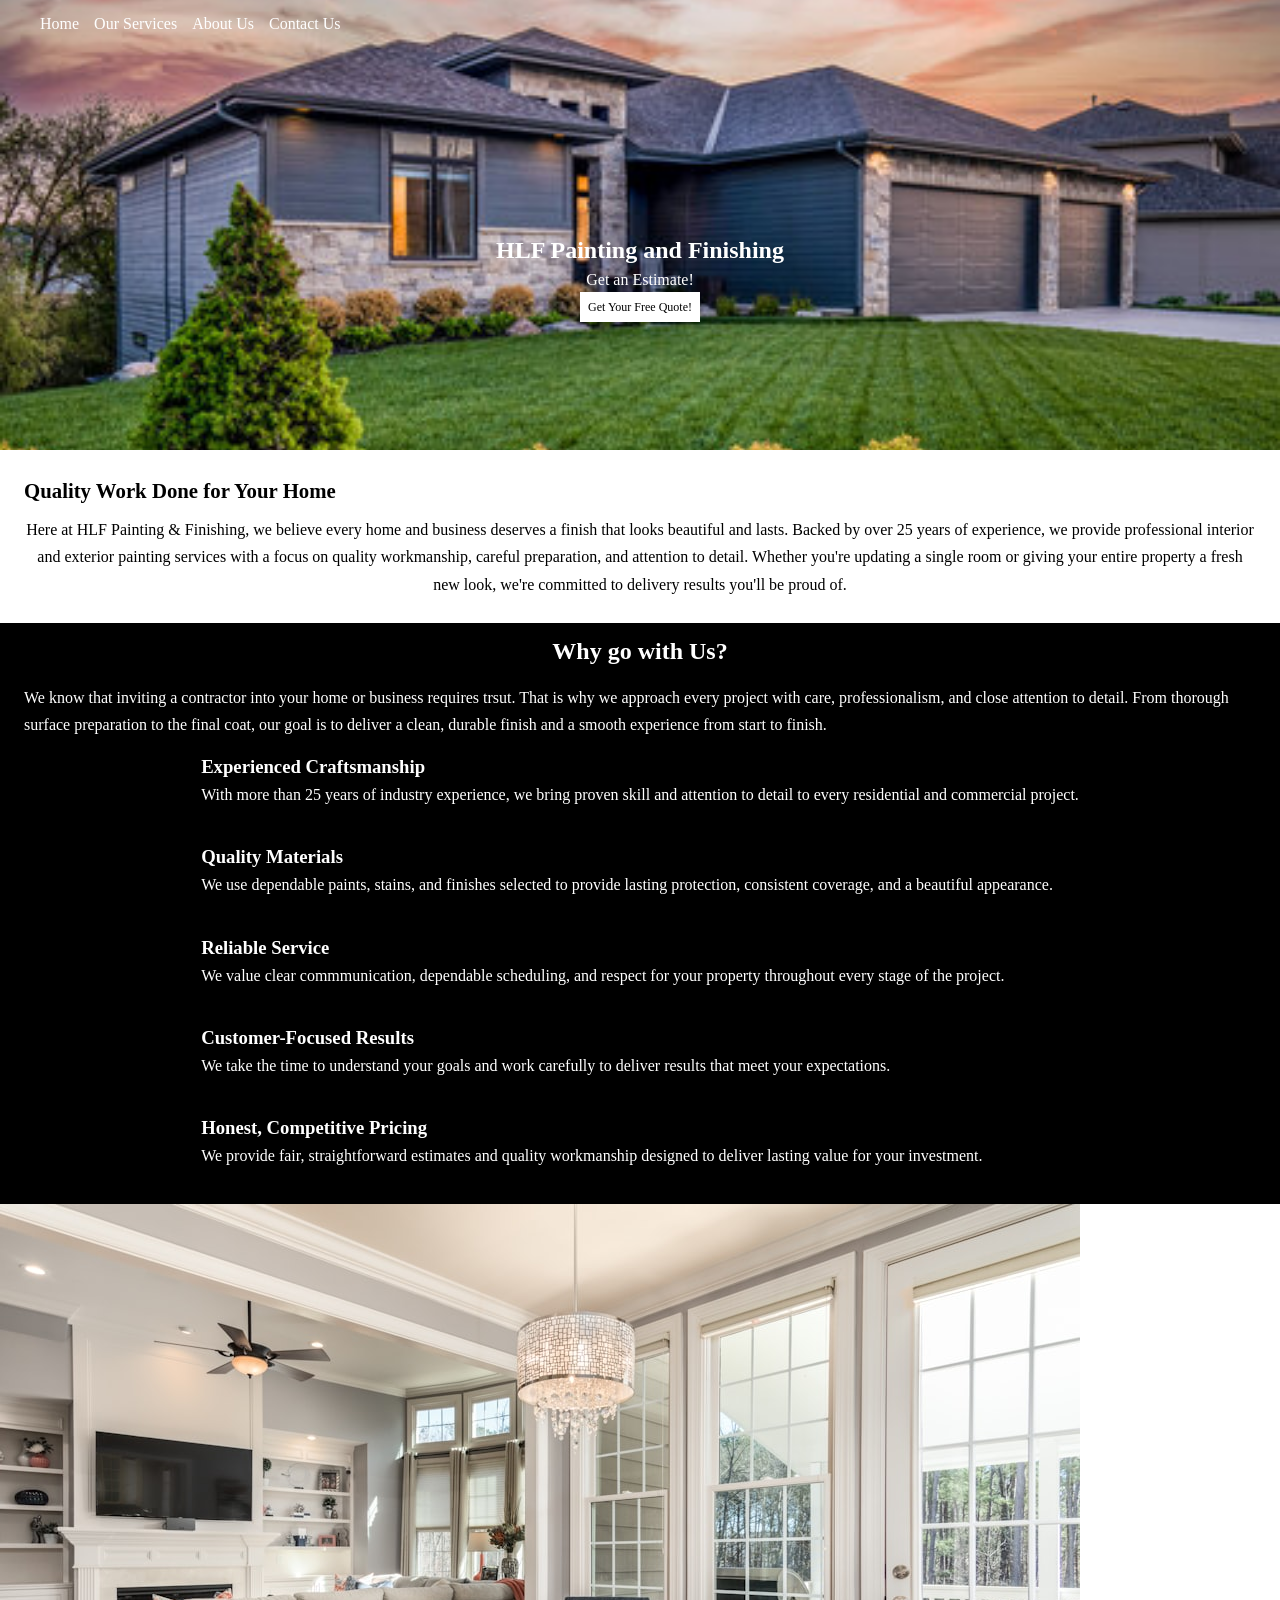
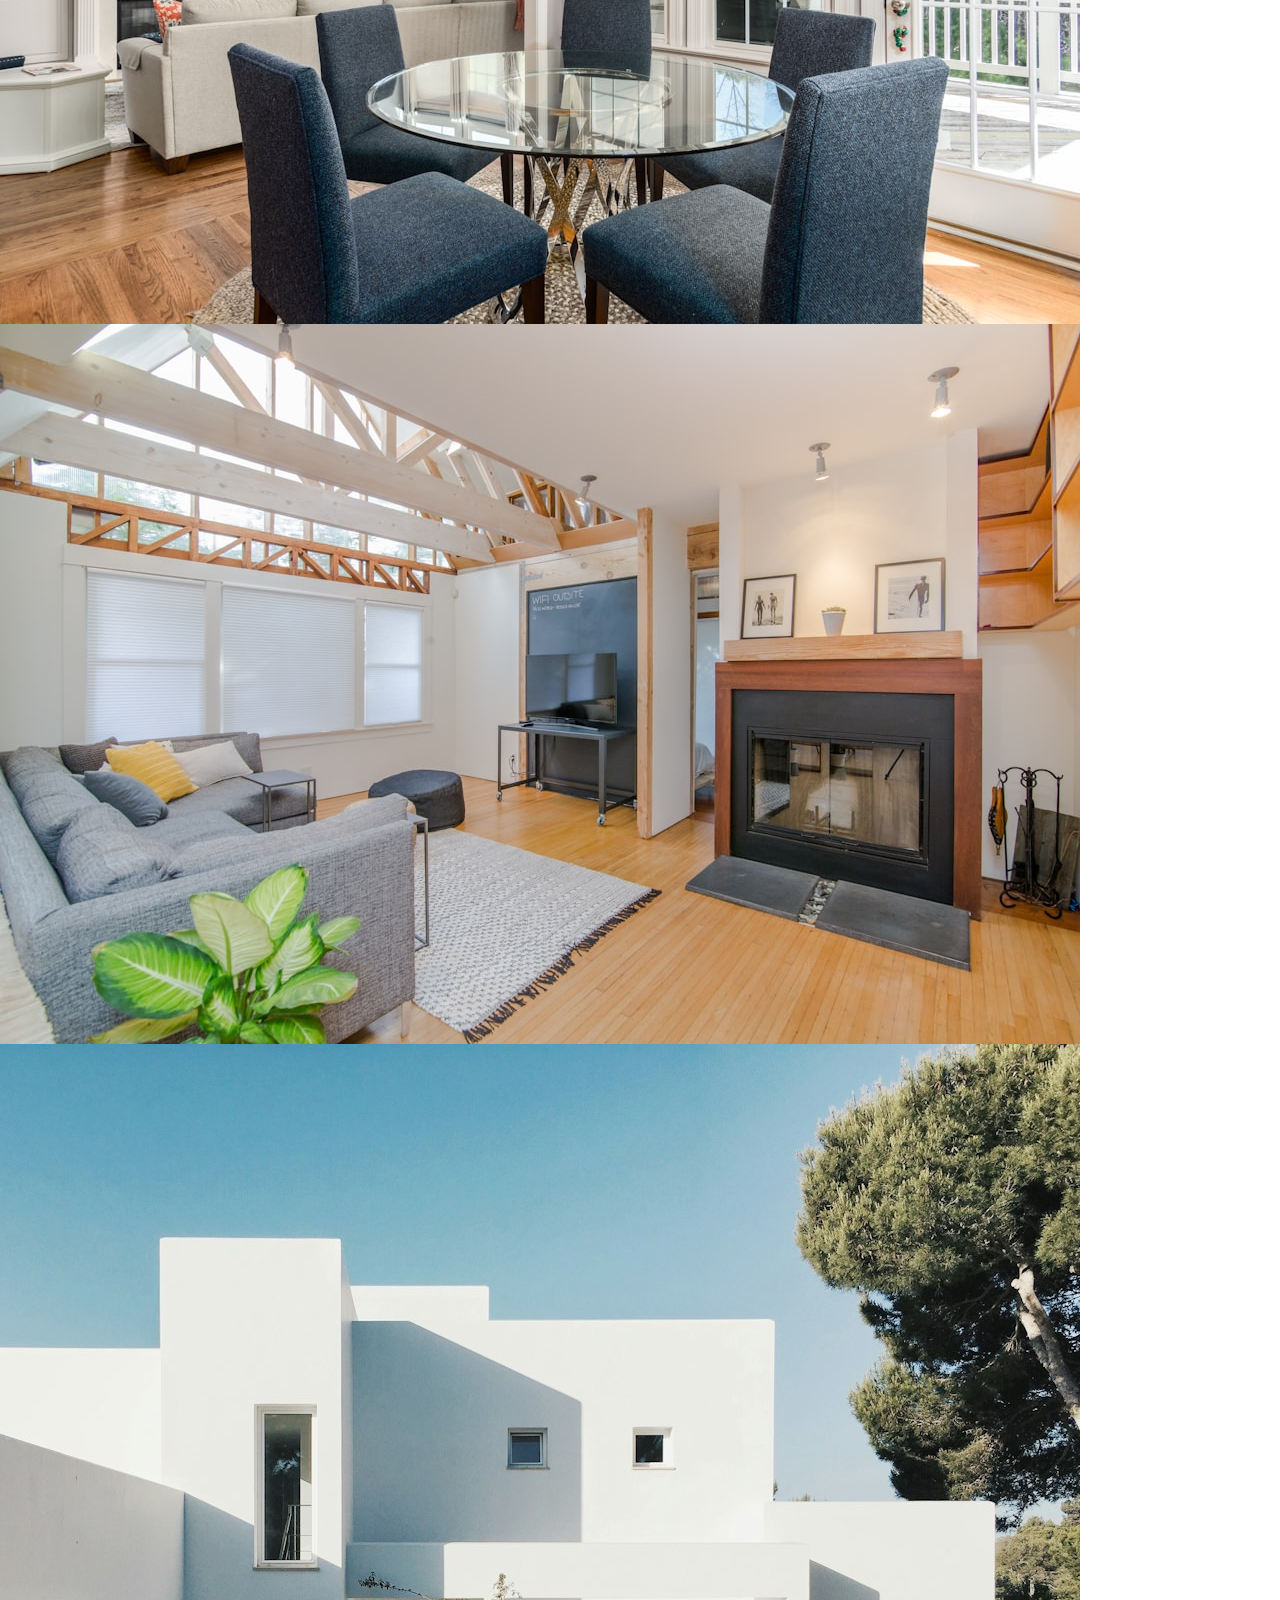
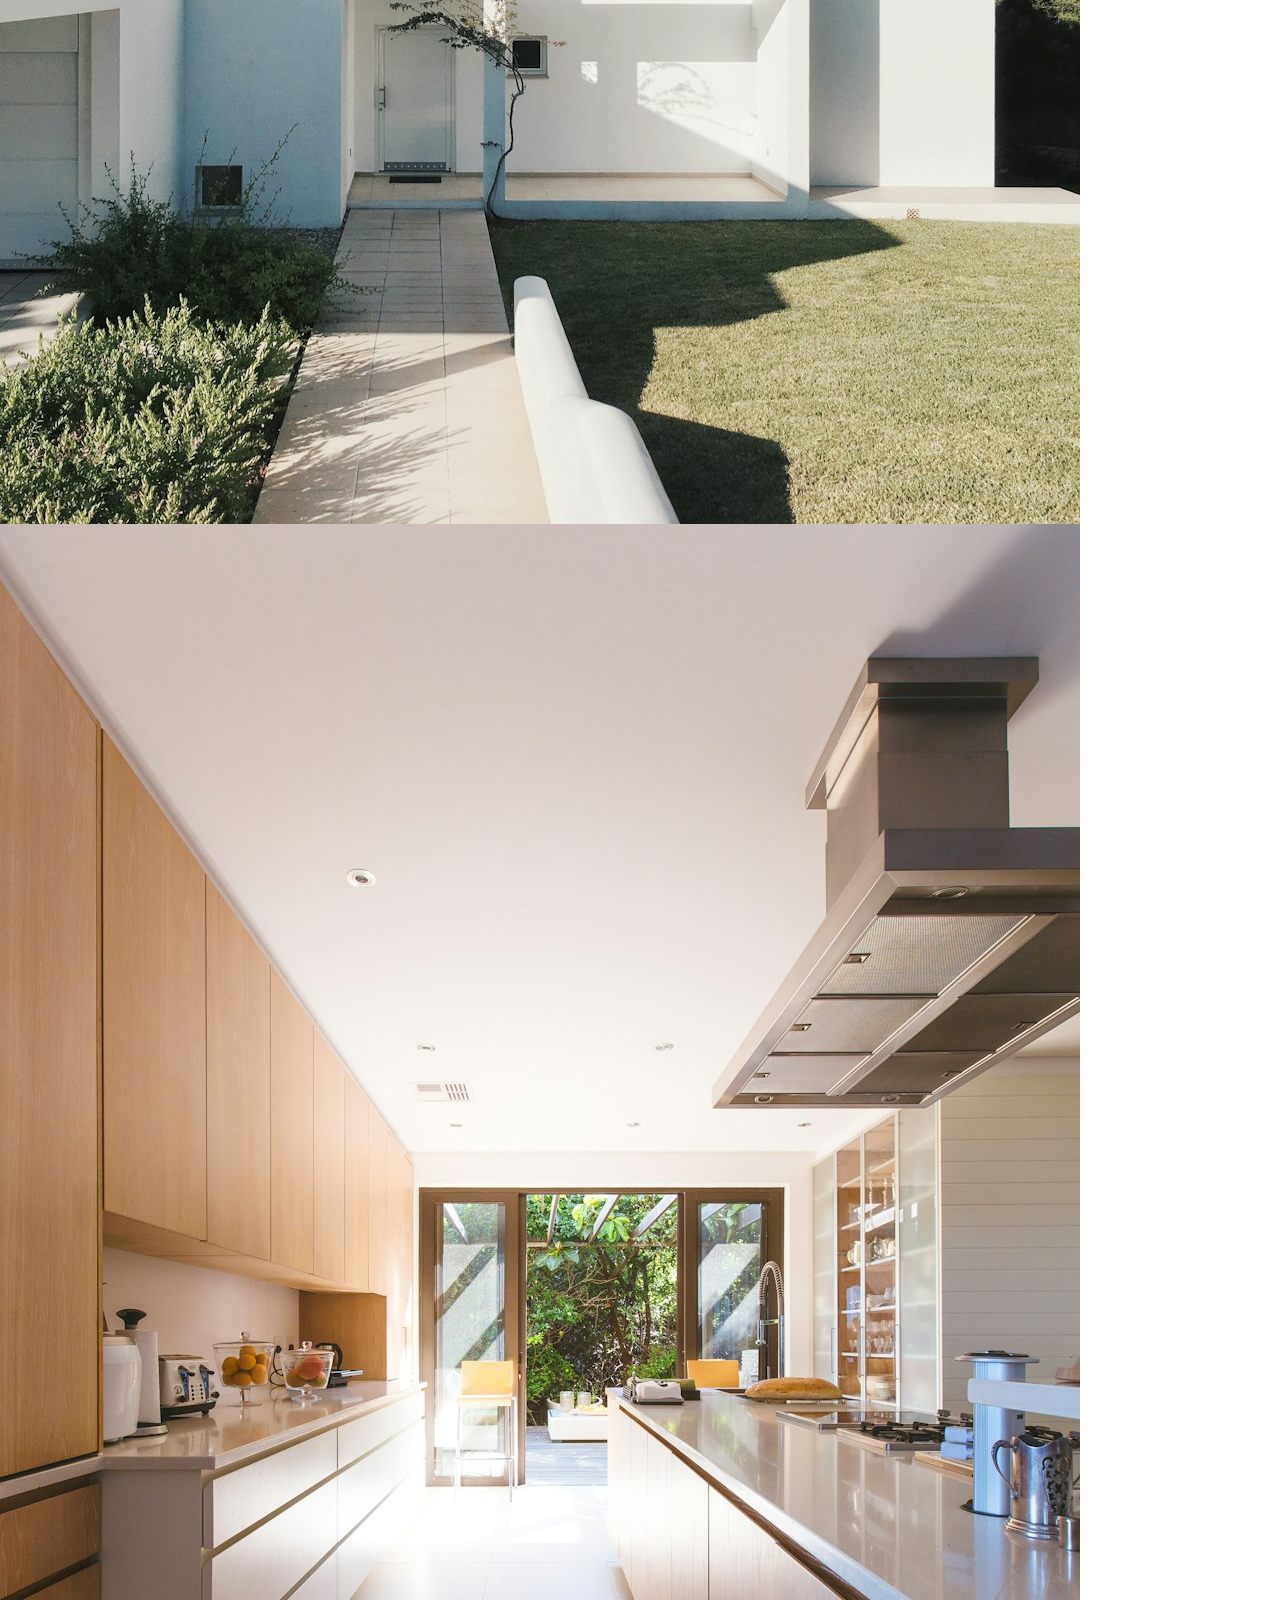
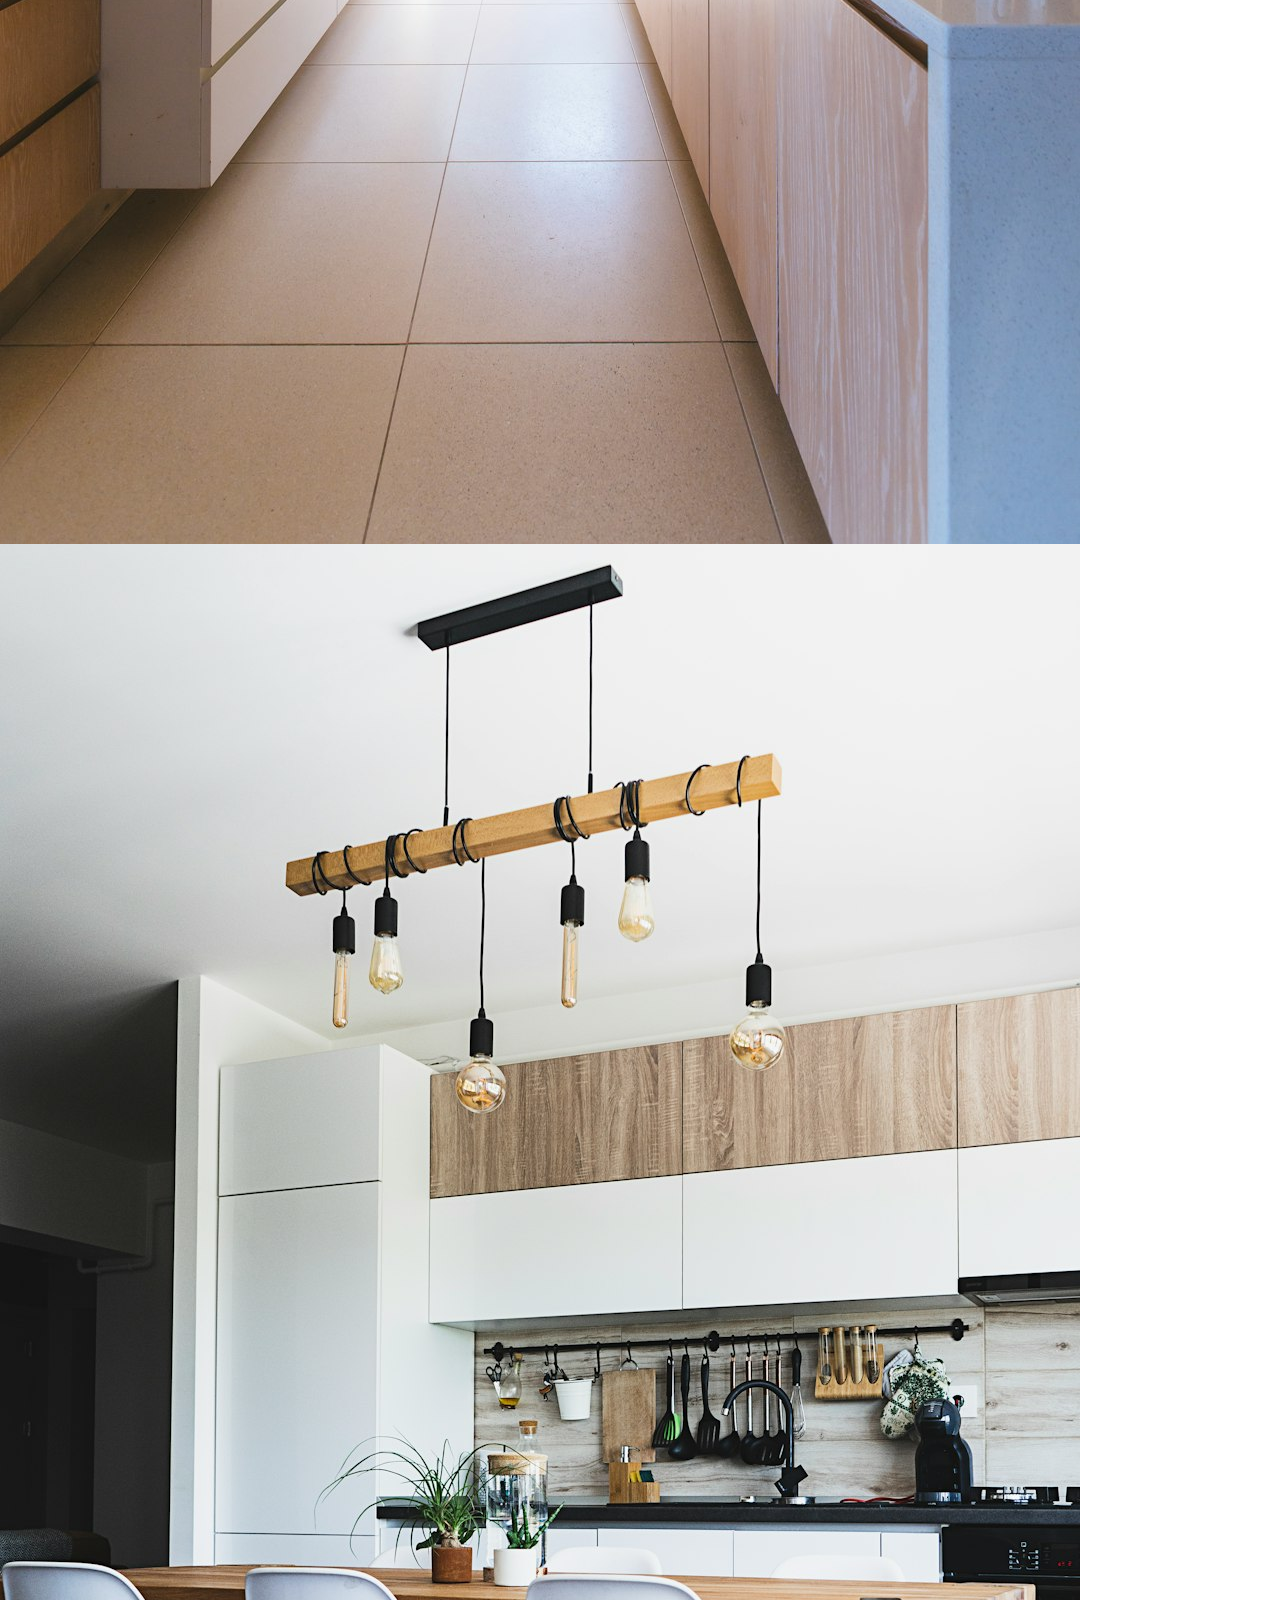
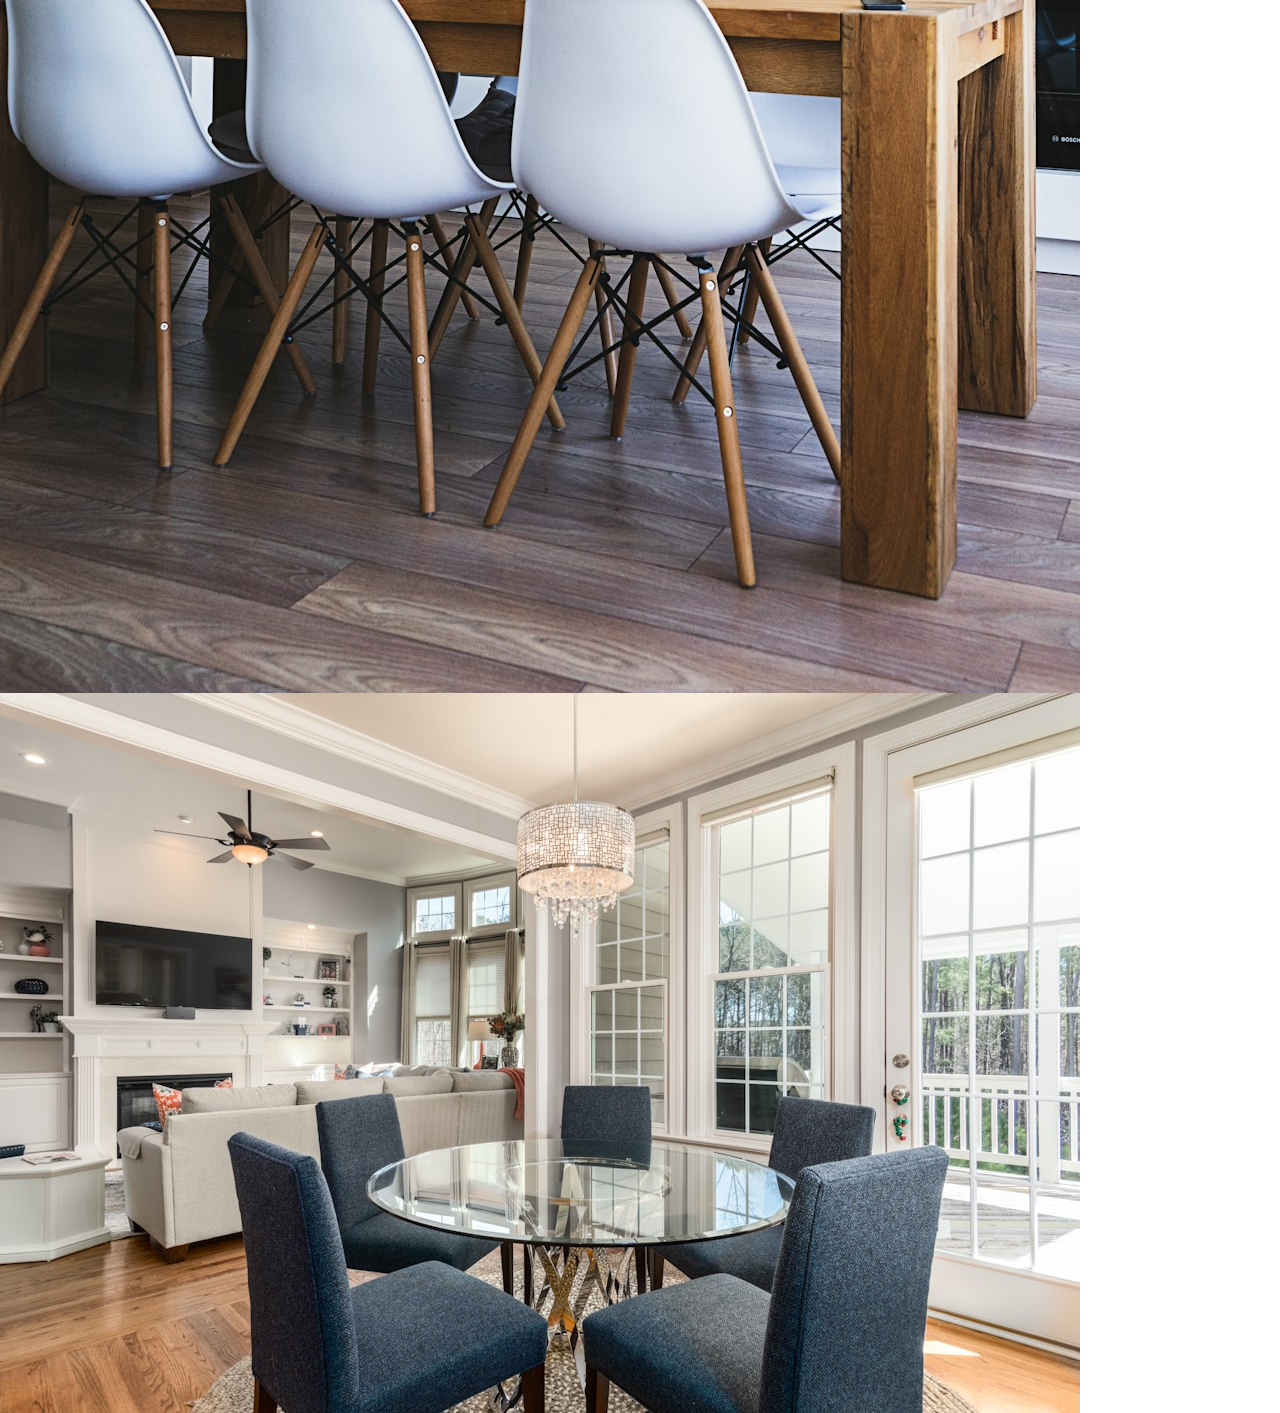
==== index.html @ 4604c97f "Wrote code for Homepage" ====
<!DOCTYPE html>
<html lang="en">
<head>
    <meta charset="UTF-8">
    <meta name="viewport" content="width=device-width, initial-scale=1.0">
    <meta name="author" content="Steven Peralta">
    <meta name="description" content="Welcome to West Coast Painting! We strive to do our best with your painting needs">
    <link rel="stylesheet" href="main.css">
    <title>West Coast Painting</title>
</head>
<body>
    <section class="hero-section">
        <header>
            <ul>
                <li>Home</li>
                <li>Our Services</li>
                <li>About Us</li>
                <li>Contact Us</li>
            </ul>
        </header>

        <div class="hero-content">
        <h1>HLF Painting and Finishing</h1>
        <p>Get an Estimate!</p>
        <div class="hero-btn">Get Your Free Quote!</div>
    </div>
    </section>

    <main>
        <div class="about-short">
            <h2>Quality Work Done for Your Home</h2>
            <p>Here at HLF Painting & Finishing, we believe every home and business deserves a finish that looks beautiful and lasts. Backed by over 25 years of experience, we provide professional interior and exterior painting services with a focus on quality workmanship, careful preparation, and attention to detail. Whether you're updating a single room or giving your entire property a fresh new look, we're committed to delivery results you'll be proud of.</p>
        </div>

        <div class="why-us">
            <h2>Why go with Us?</h2>
            <p>We know that inviting a contractor into your home or business requires trsut. That is why we approach every project with care, professionalism, and close attention to detail. From thorough surface preparation to the final coat, our goal is to deliver a clean, durable finish and a smooth experience from start to finish.</p>

            <ul>
                <li>
                    <h3>Experienced Craftsmanship</h3>
                    <p>With more than 25 years of industry experience, we bring proven skill and attention to detail to every residential and commercial project.</p>
                </li>
                <li>
                    <h3>Quality Materials</h3>
                    <p>We use dependable paints, stains, and finishes selected to provide lasting protection, consistent coverage, and a beautiful appearance.</p>
                </li>
                <li>
                    <h3>Reliable Service</h3>
                    <p>We value clear commmunication, dependable scheduling, and respect for your property throughout every stage of the project.</p>
                </li>
                <li>
                    <h3>Customer-Focused Results</h3>
                    <p>We take the time to understand your goals and work carefully to deliver results that meet your expectations.</p>
                </li>
                <li>
                    <h3>Honest, Competitive Pricing</h3>
                    <p>We provide fair, straightforward estimates and quality workmanship designed to deliver lasting value for your investment.</p>
                </li>
            </ul>
        </div>

        <div class="our-work">
            <div class="scroll-container">
                <div class="scroll-items">
                    <img src="img/houseOne.jpg" alt="House interior One">
                    <img src="img/houseTwo.jpg" alt="House interior Two">
                    <img src="img/houseThree.jpg" alt="House interior Three">
                    <img src="img/houseFour.jpg" alt="House interior Four">
                    <img src="img/houseFive.jpg" alt="House interior Five">
                    <img src="img/houseSix.jpg" alt="House interior Six">
                </div>
            </div>
        </div>
    </main>
    
</body>
<script type="module" src="main.js"></script>
</html>
---- main.css ----
/* RESET */

/*
  1. Use a more-intuitive box-sizing model.
*/
*, *::before, *::after {
  box-sizing: border-box;
}
/*
  2. Remove default margin
*/
* {
  margin: 0;
}
/*
  Typographic tweaks!
  3. Add accessible line-height
  4. Improve text rendering
*/
body {
  line-height: 1.5;
  -webkit-font-smoothing: antialiased;
}
/*
  5. Improve media defaults
*/
img, picture, video, canvas, svg {
  display: block;
  max-width: 100%;
}
/*
  6. Remove built-in form typography styles
*/
input, button, textarea, select {
  font: inherit;
}
/*
  7. Avoid text overflows
*/
p, h1, h2, h3, h4, h5, h6 {
  overflow-wrap: break-word;
}
/*
  8. Create a root stacking context
*/
#root, #__next {
  isolation: isolate;
}

/* RESET END */

/* BODY */

body {
    min-height: 100vh;
    height: 100%;
    display: grid;
    grid-template-columns: 1fr;
    grid-template-rows: auto auto auto auto;
}

/* HEADER/HERO */

.hero-section {
  grid-row: 1/2;
  grid-column:1/2;
  display: grid;
  grid-template-columns: 1fr;
  grid-template-rows: .3fr 1fr;
  background: url('/img/suburbanHome.jpg');
  background-repeat: no-repeat;
  background-size: cover;
  background-position: center;
  min-height: 50vh;
  height: auto;
}

.hero-section header {
  display: flex;
  flex-direction: row;
  width: 100%;
  justify-content: space-between;
}

.hero-section ul {
  list-style-type: none;
  display: flex;
  gap: 15px;
  color: white;
  margin-top: 12px;
}

.hero-content {
  grid-row: 2/3;
  grid-column: 1/2;
  align-self: center;
  justify-self: center;
  justify-items: center;
  align-items: center;
  display: flex;
  flex-direction: column;
}

.hero-content h1, p {
  color: white;
}

.hero-content h1 {
  text-align: center;
}

.hero-content .hero-btn {
  text-align: center;
  font-size: 12px;
  width: 120px;
  height: 30px;
  background-color: #ffffff;
  align-content: center;
}

/* MAIN */

main {
  grid-row: 2/5;
  grid-column: 1/2;
  display: grid;
  grid-template-columns: 1fr;
  grid-template-rows: auto auto auto auto;
}

/* BRIEF ABOUT US */

.about-short {
  grid-row: 1/2;
  grid-column: 1/2;
  align-self: center;
  padding: 0 1.5rem;
}

.about-short h2 {
  font-size: 1.3rem;
  justify-self: center;
  margin-bottom: 10px;
  padding-top: 25px;
}

.about-short p {
  color: black;
  text-align: center;
  justify-self: center;
  width: 100%;
  line-height: 1.7;
  padding-bottom: 25px;
}

/* WHY US */

.why-us {
  grid-row: 2/3;
  grid-column: 1/2;
  background-color: black;
  display: flex;
  flex-direction: column;
  flex-wrap: wrap;
  align-items: center;
  padding: 0 1.5rem;
  gap: 15px;
}

.why-us p {
  color: white;
  line-height: 1.7;
}

.why-us h2 {
  color: white;
  text-align: center;
  padding-top: 10px;
}

.why-us h3 {
  color: white;
}

.why-us ul {
  list-style-type: none;
  padding: 0;
}

.why-us li {
  margin-bottom: 35px;
}
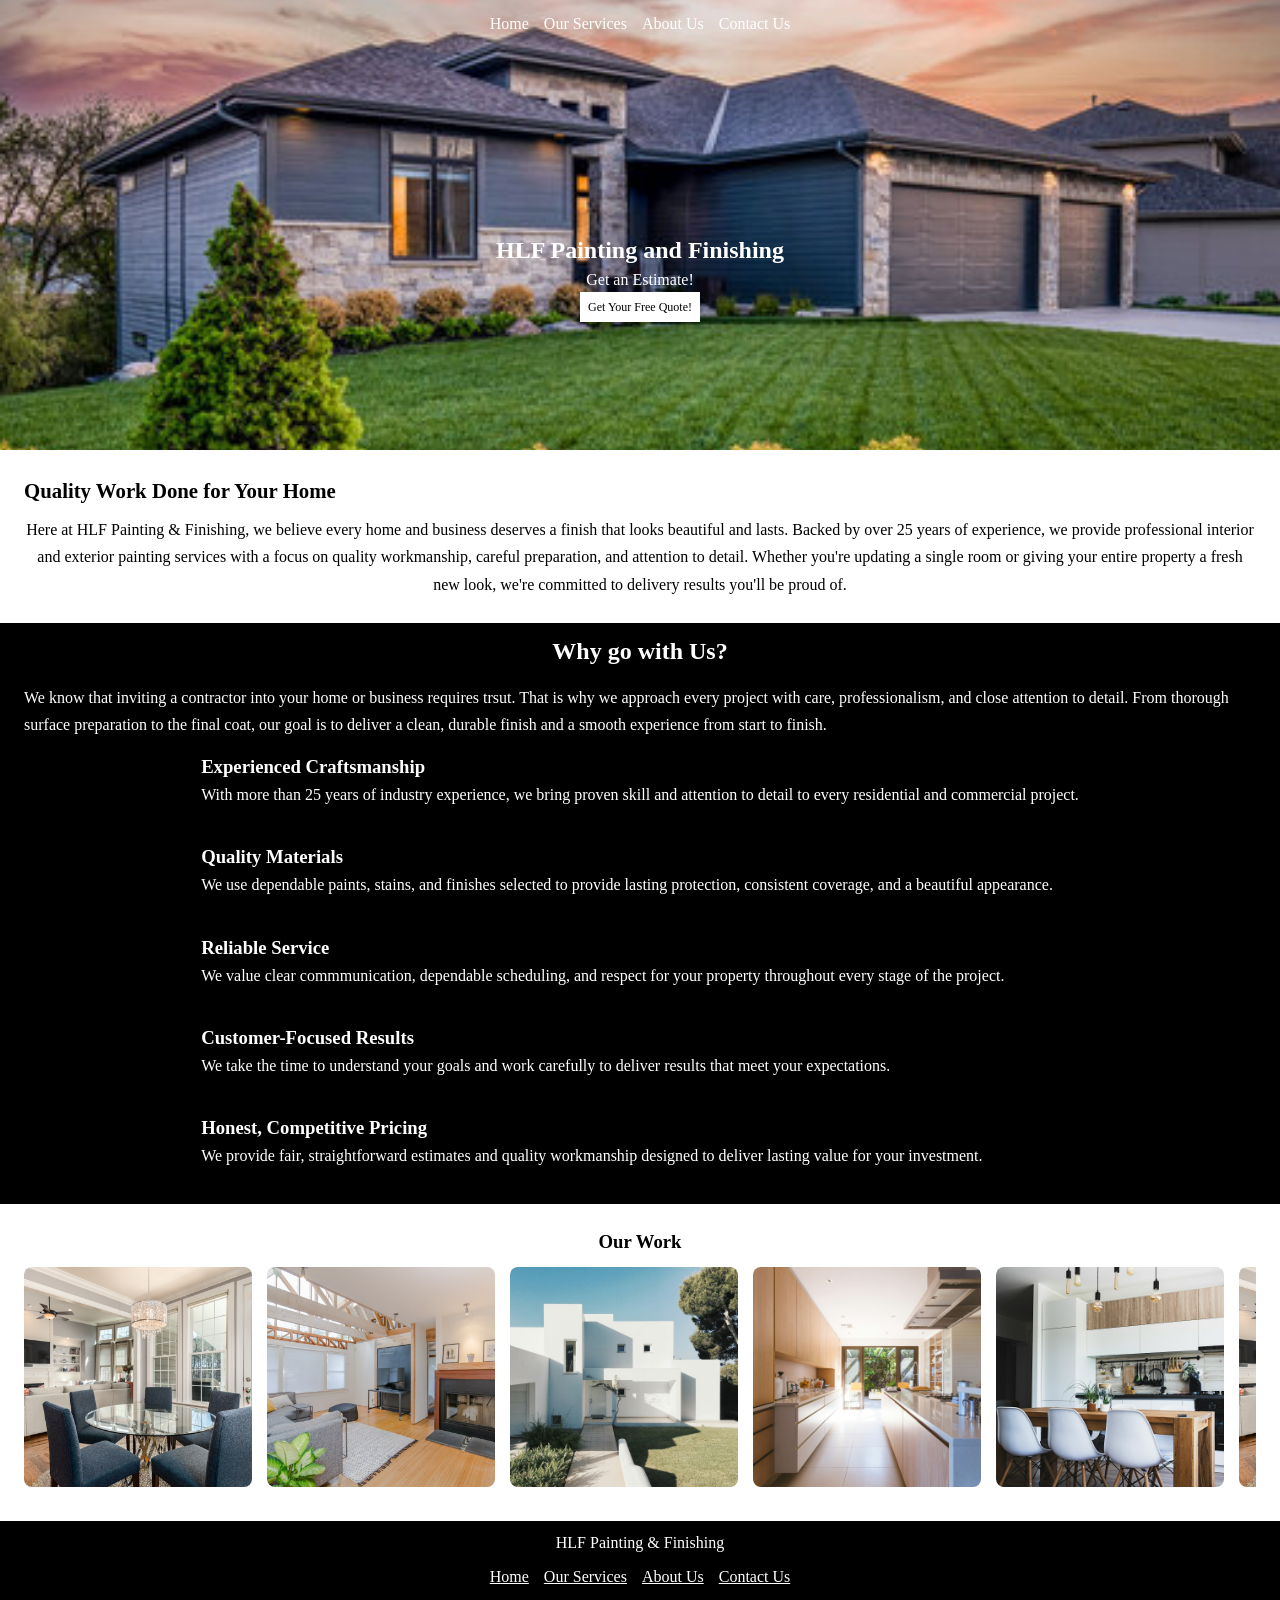
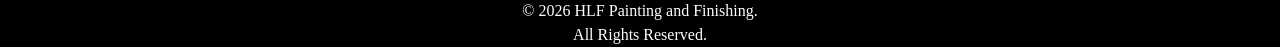
==== commit 77d2c2f3: "Completed Homepage layout, moving on to next page." ====
--- a/index.html
+++ b/index.html
@@ -61,18 +61,30 @@
         </div>
 
         <div class="our-work">
+            <h3>Our Work</h3>
             <div class="scroll-container">
-                <div class="scroll-items">
-                    <img src="img/houseOne.jpg" alt="House interior One">
-                    <img src="img/houseTwo.jpg" alt="House interior Two">
-                    <img src="img/houseThree.jpg" alt="House interior Three">
-                    <img src="img/houseFour.jpg" alt="House interior Four">
-                    <img src="img/houseFive.jpg" alt="House interior Five">
-                    <img src="img/houseSix.jpg" alt="House interior Six">
-                </div>
+                <img src="img/houseOne.jpg" alt="House interior One">
+                <img src="img/houseTwo.jpg" alt="House interior Two">
+                <img src="img/houseThree.jpg" alt="House interior Three">
+                <img src="img/houseFour.jpg" alt="House interior Four">
+                <img src="img/houseFive.jpg" alt="House interior Five">
+                <img src="img/houseSix.jpg" alt="House interior Six">
             </div>
         </div>
     </main>
+
+    <footer>
+        <p class="company-title">HLF Painting & Finishing</p>
+
+        <ul>
+            <li><a href="#">Home</a></li>
+            <li><a href="#">Our Services</a></li>
+            <li><a href="#">About Us</a></li>
+            <li><a href="#">Contact Us</a></li>
+        </ul>
+
+        <p class="company-copyright">&copy; 2026 HLF Painting and Finishing.<br>All Rights Reserved.</p>
+    </footer>
     
 </body>
 <script type="module" src="main.js"></script>
--- a/main.css
+++ b/main.css
@@ -55,8 +55,8 @@
     min-height: 100vh;
     height: 100%;
     display: grid;
-    grid-template-columns: 1fr;
-    grid-template-rows: auto auto auto auto;
+    grid-template-columns: minmax(0, 1fr);
+    grid-template-rows: auto auto auto;
 }
 
 /* HEADER/HERO */
@@ -79,7 +79,7 @@
   display: flex;
   flex-direction: row;
   width: 100%;
-  justify-content: space-between;
+  justify-content: center;
 }
 
 .hero-section ul {
@@ -88,6 +88,8 @@
   gap: 15px;
   color: white;
   margin-top: 12px;
+  padding: 0;
+  justify-content: center;
 }
 
 .hero-content {
@@ -121,11 +123,11 @@
 /* MAIN */
 
 main {
-  grid-row: 2/5;
+  grid-row: 2;
   grid-column: 1/2;
   display: grid;
-  grid-template-columns: 1fr;
-  grid-template-rows: auto auto auto auto;
+  grid-template-columns: minmax(0, 1fr);
+  grid-template-rows: auto auto auto;
 }
 
 /* BRIEF ABOUT US */
@@ -189,4 +191,78 @@
 
 .why-us li {
   margin-bottom: 35px;
+}
+
+/* OUR WORK */
+
+.our-work {
+  position: relative;
+  min-width: 0;
+  width: 100%;
+  padding: 1.5rem;
+  grid-row: 3;
+  grid-column: 1/2;
+}
+
+.our-work h3 {
+  text-align: center;
+}
+
+.scroll-container {
+  display: flex;
+  min-width: 0;
+  gap: 15px;
+  overflow-x: auto;
+  scroll-behavior: smooth;
+  padding: 10px 0;
+  width: 100%;
+  overflow-y: hidden;
+  scroll-snap-type: x mandatory;
+  overscroll-behavior-inline: contain;
+}
+
+.scroll-container img {
+  width: 228px;
+  height: 220px;
+  flex: 0 0 auto;
+  object-fit: cover;
+  border-radius: 8px;
+  scroll-snap-align: start;
+}
+
+/* FOOTER */
+
+footer {
+  background-color: black;
+  display: flex;
+  flex-direction: column;
+  align-items: center;
+}
+
+footer p {
+  color: white;
+}
+
+footer ul {
+  list-style-type: none;
+  display: flex;
+  flex-direction: row;
+  justify-content: center;
+  gap: 15px;
+  padding: 0;
+  padding-bottom: 10px;
+  padding-top: 10px;
+  margin: 0;
+}
+
+footer a {
+  color: white;
+}
+
+footer .company-title, .company-copyright {
+  text-align: center;
+}
+
+footer .company-title {
+  margin-top: 10px;
 }
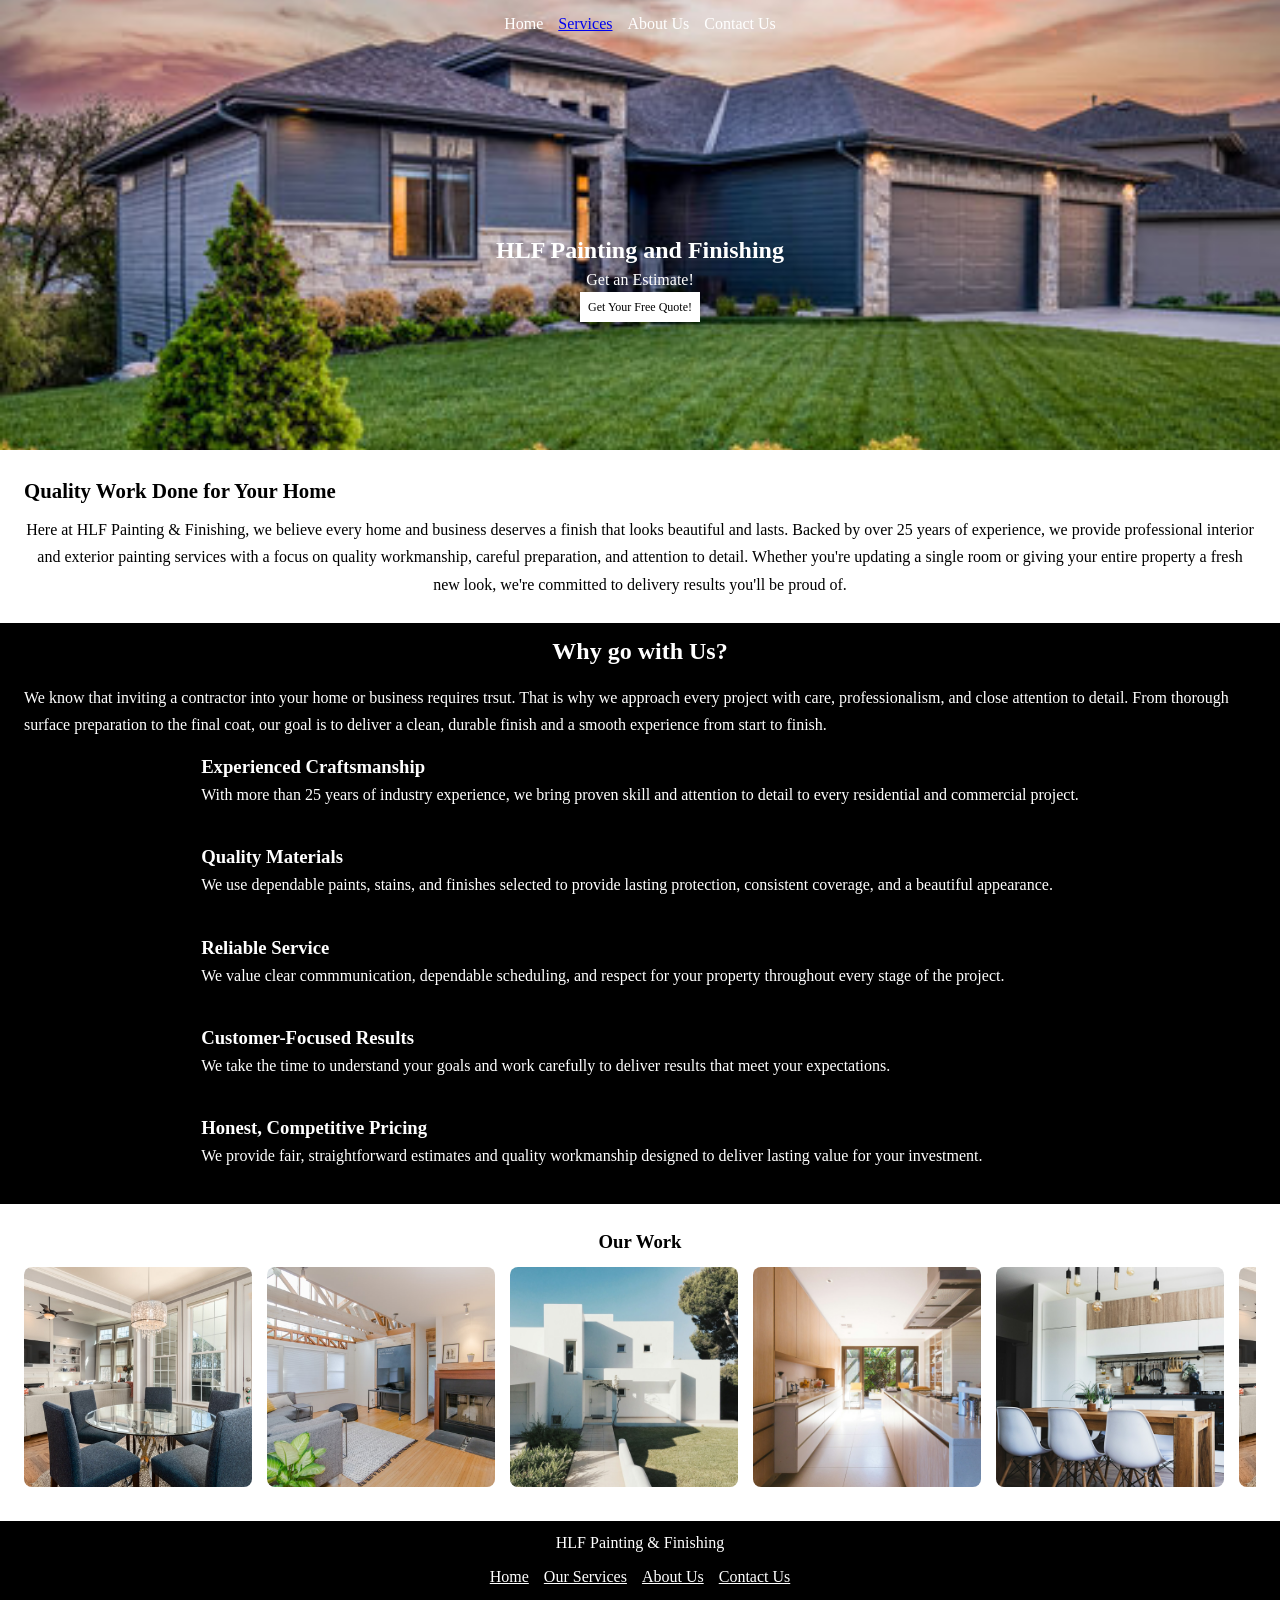
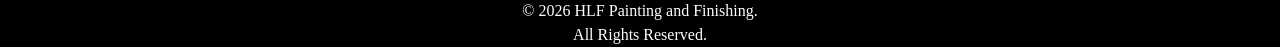
==== commit 719fb734: "Started Services Page layout." ====
--- a/index.html
+++ b/index.html
@@ -13,7 +13,7 @@
         <header>
             <ul>
                 <li>Home</li>
-                <li>Our Services</li>
+                <li><a href="services.html">Services</a></li>
                 <li>About Us</li>
                 <li>Contact Us</li>
             </ul>
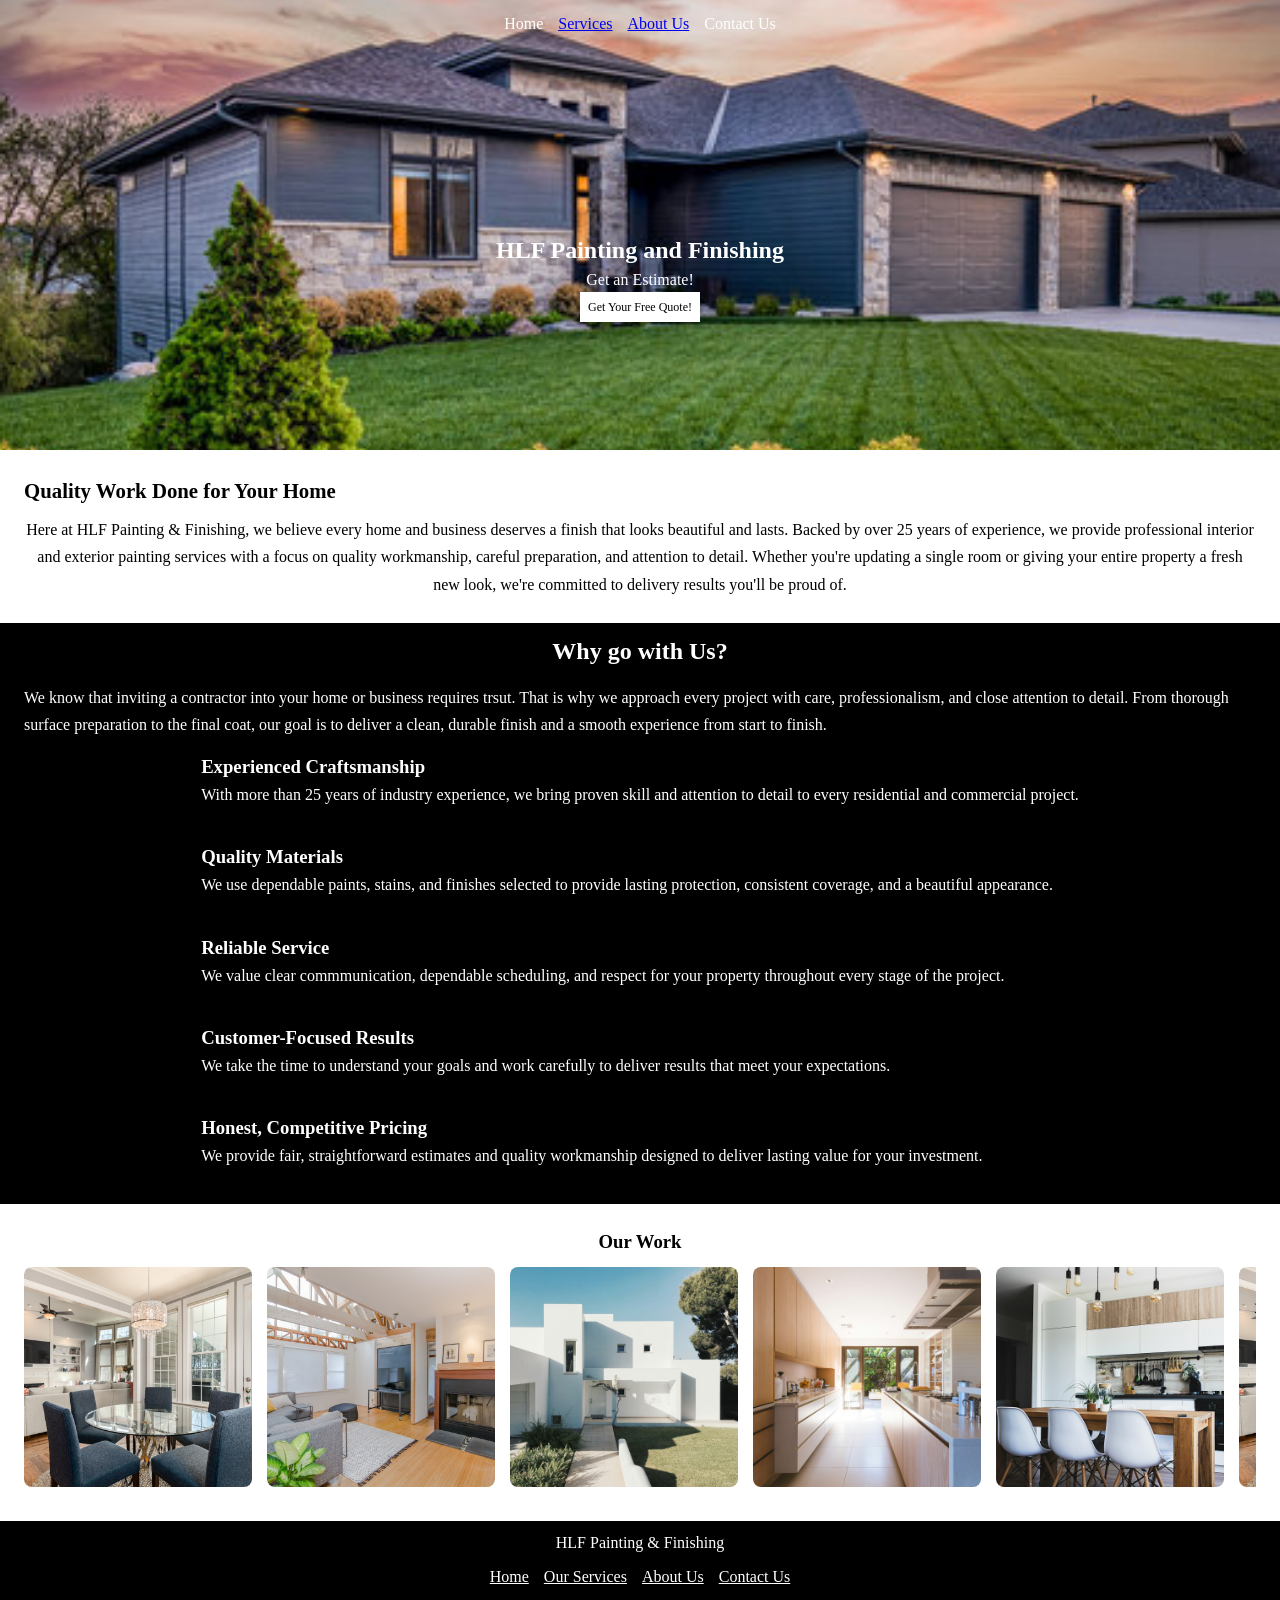
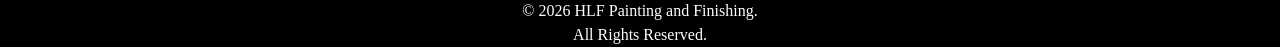
==== commit 8849bf24: "Finished service cards, and started about us page." ====
--- a/index.html
+++ b/index.html
@@ -14,7 +14,7 @@
             <ul>
                 <li>Home</li>
                 <li><a href="services.html">Services</a></li>
-                <li>About Us</li>
+                <li><a href="aboutus.html">About Us</a></li>
                 <li>Contact Us</li>
             </ul>
         </header>
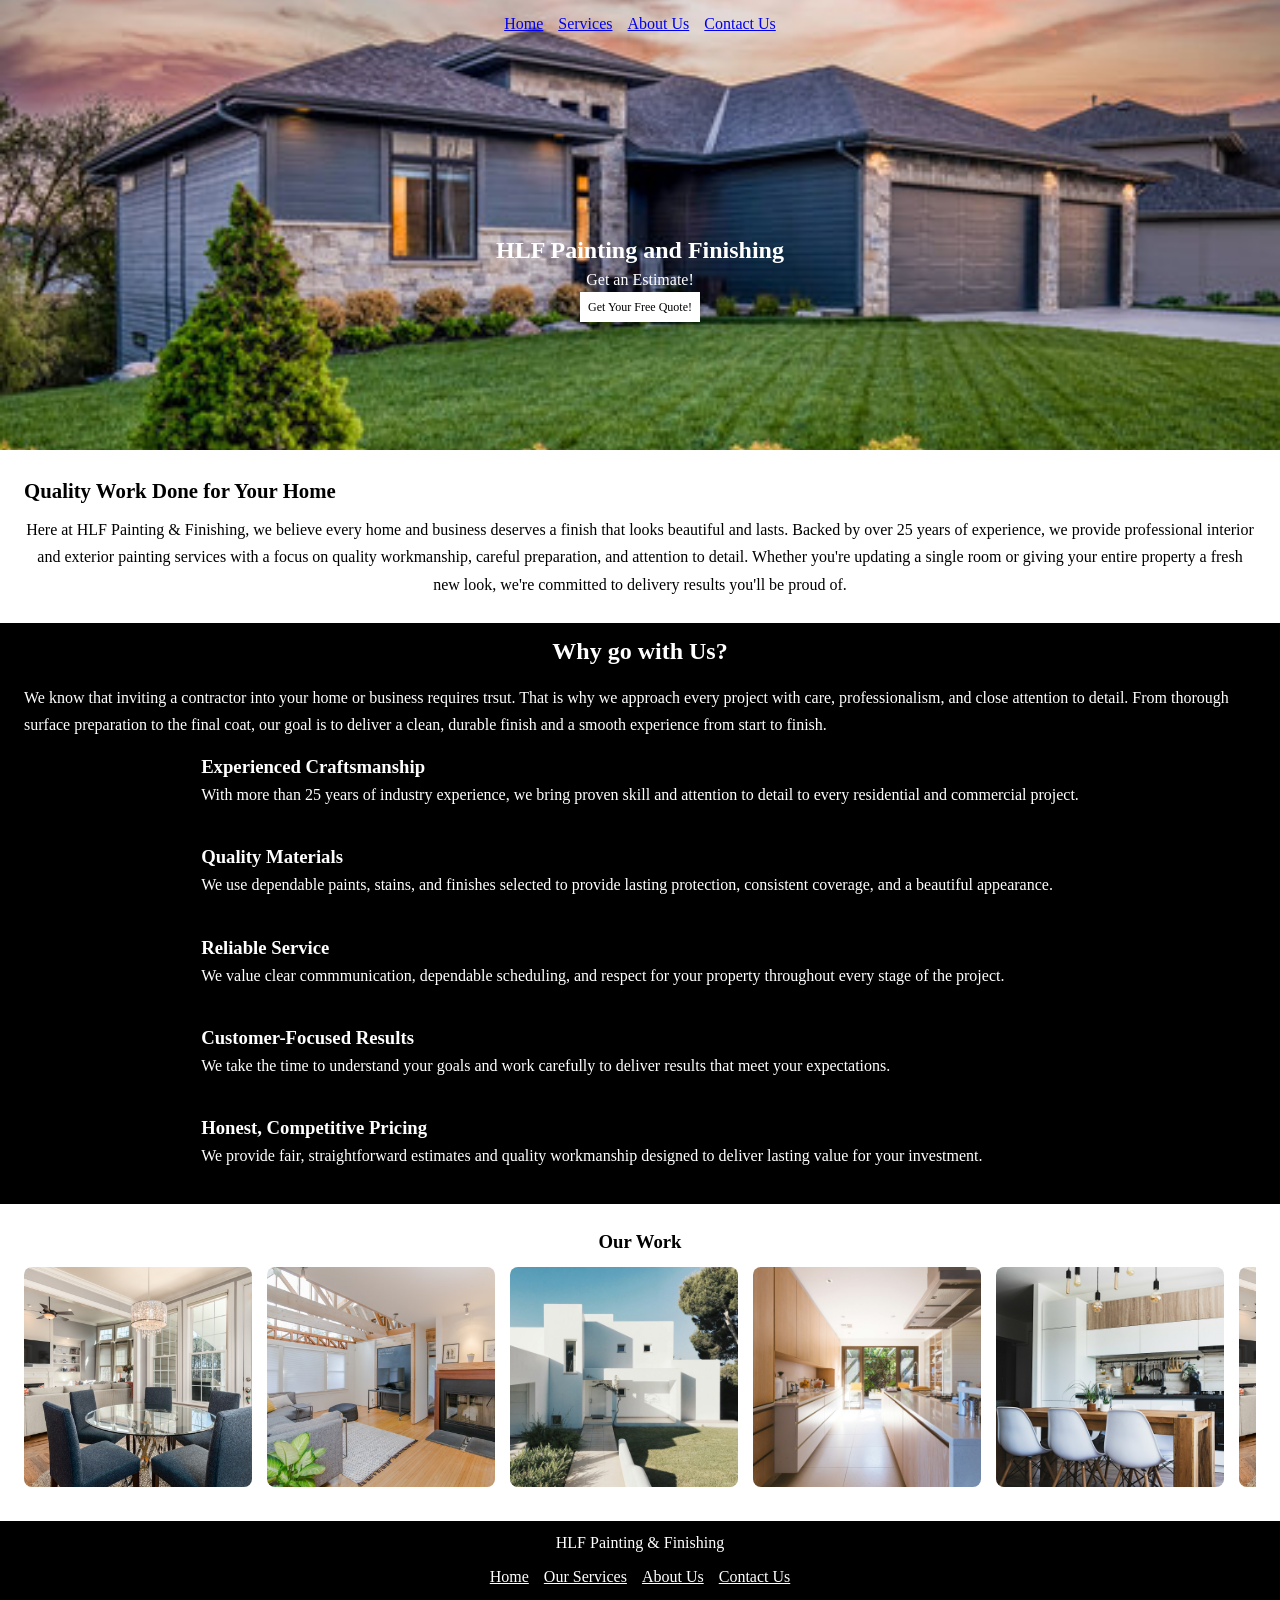
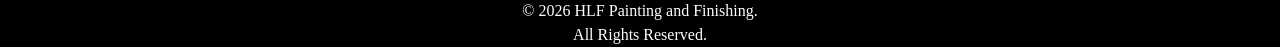
==== commit 10443f7d: "Finished JS and content for about us page. Started Contact page layout." ====
--- a/index.html
+++ b/index.html
@@ -12,10 +12,10 @@
     <section class="hero-section">
         <header>
             <ul>
-                <li>Home</li>
+                <li><a href="index.html">Home</a></li>
                 <li><a href="services.html">Services</a></li>
                 <li><a href="aboutus.html">About Us</a></li>
-                <li>Contact Us</li>
+                <li><a href="contact.html">Contact Us</a></li>
             </ul>
         </header>
 
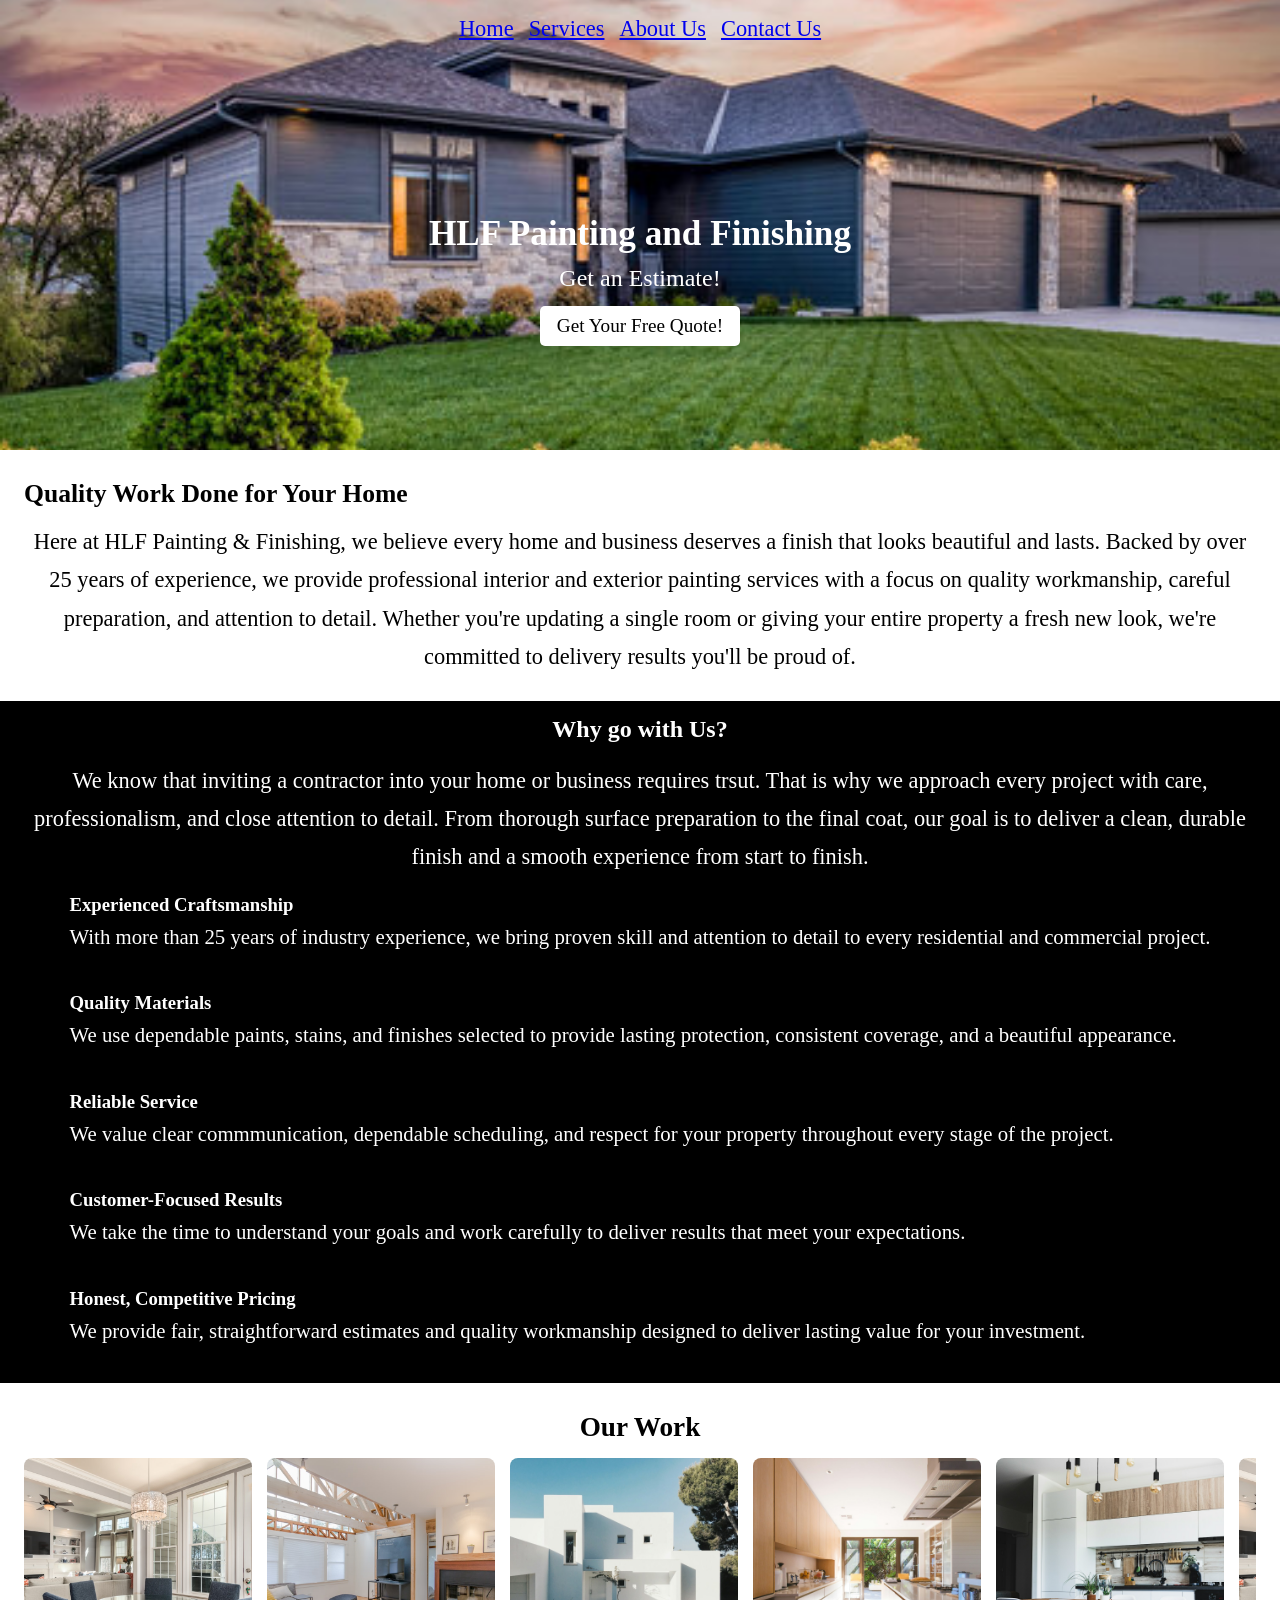
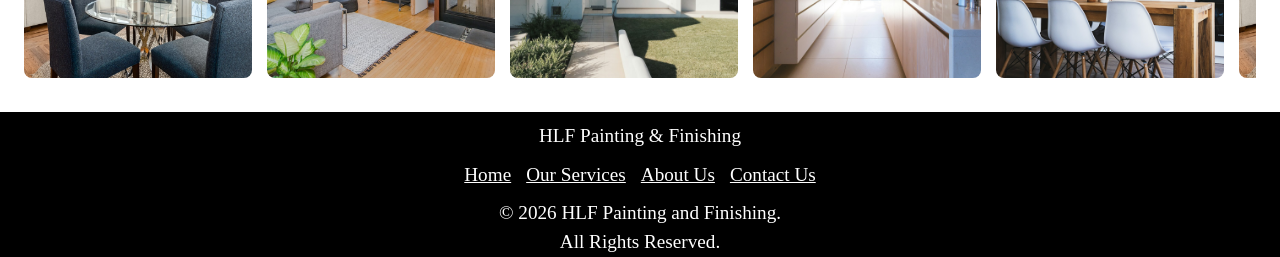
==== commit dba7f791: "Began Media QUEREIES, starting with homepage." ====
--- a/index.html
+++ b/index.html
@@ -34,7 +34,7 @@
 
         <div class="why-us">
             <h2>Why go with Us?</h2>
-            <p>We know that inviting a contractor into your home or business requires trsut. That is why we approach every project with care, professionalism, and close attention to detail. From thorough surface preparation to the final coat, our goal is to deliver a clean, durable finish and a smooth experience from start to finish.</p>
+            <p class="why-us-short">We know that inviting a contractor into your home or business requires trsut. That is why we approach every project with care, professionalism, and close attention to detail. From thorough surface preparation to the final coat, our goal is to deliver a clean, durable finish and a smooth experience from start to finish.</p>
 
             <ul>
                 <li>
--- a/main.css
+++ b/main.css
@@ -265,4 +265,96 @@
 
 footer .company-title {
   margin-top: 10px;
+}
+
+/* MEDIA QUERIES */
+
+@media (min-width: 1024px) {
+  header a {
+    font-size: 1.3rem;
+  }
+
+  .hero-content p {
+    font-size: 1.3rem;
+  }
+
+  .hero-content .hero-btn {
+    font-size: 1.1rem;
+    width: 170px;
+    height: 40px;
+    margin-top: 10px;
+    border-radius: 5px;
+  }
+
+  .about-short h2 {
+    font-size: 1.5rem;
+  }
+
+  .about-short p {
+    font-size: 1.2rem;
+  }
+
+  .why-us h2 {
+    font-size: 1.5rem;
+  }
+
+  .why-us .why-us-short {
+    font-size: 1.2rem;
+    text-align: center;
+  }
+
+  .why-us li p {
+    font-size: 1.1rem;
+  }
+
+  .our-work h3 {
+    font-size: 1.5rem;
+  }
+
+  footer p {
+    font-size: 1.2rem;
+  }
+
+  footer li a {
+    font-size: 1.2rem;
+  }
+}
+
+@media (min-width: 1200px) {
+  header a {
+    font-size: 1.4rem;
+  }
+
+  .hero-content h1 {
+    font-size: 2.2rem;
+  }
+
+  .hero-content p {
+    font-size: 1.5rem;
+  }
+
+  .hero-content .hero-btn {
+    font-size: 1.2rem;
+    width: 200px;
+  }
+
+  .about-short h2 {
+    font-size: 1.6rem;
+  }
+
+  .about-short p {
+    font-size: 1.4rem;
+  }
+
+  .why-us .why-us-short {
+    font-size: 1.4rem;
+  }
+
+  .why-us li p {
+    font-size: 1.3rem;
+  }
+
+  .our-work h3 {
+    font-size: 1.7rem;
+  }
 }
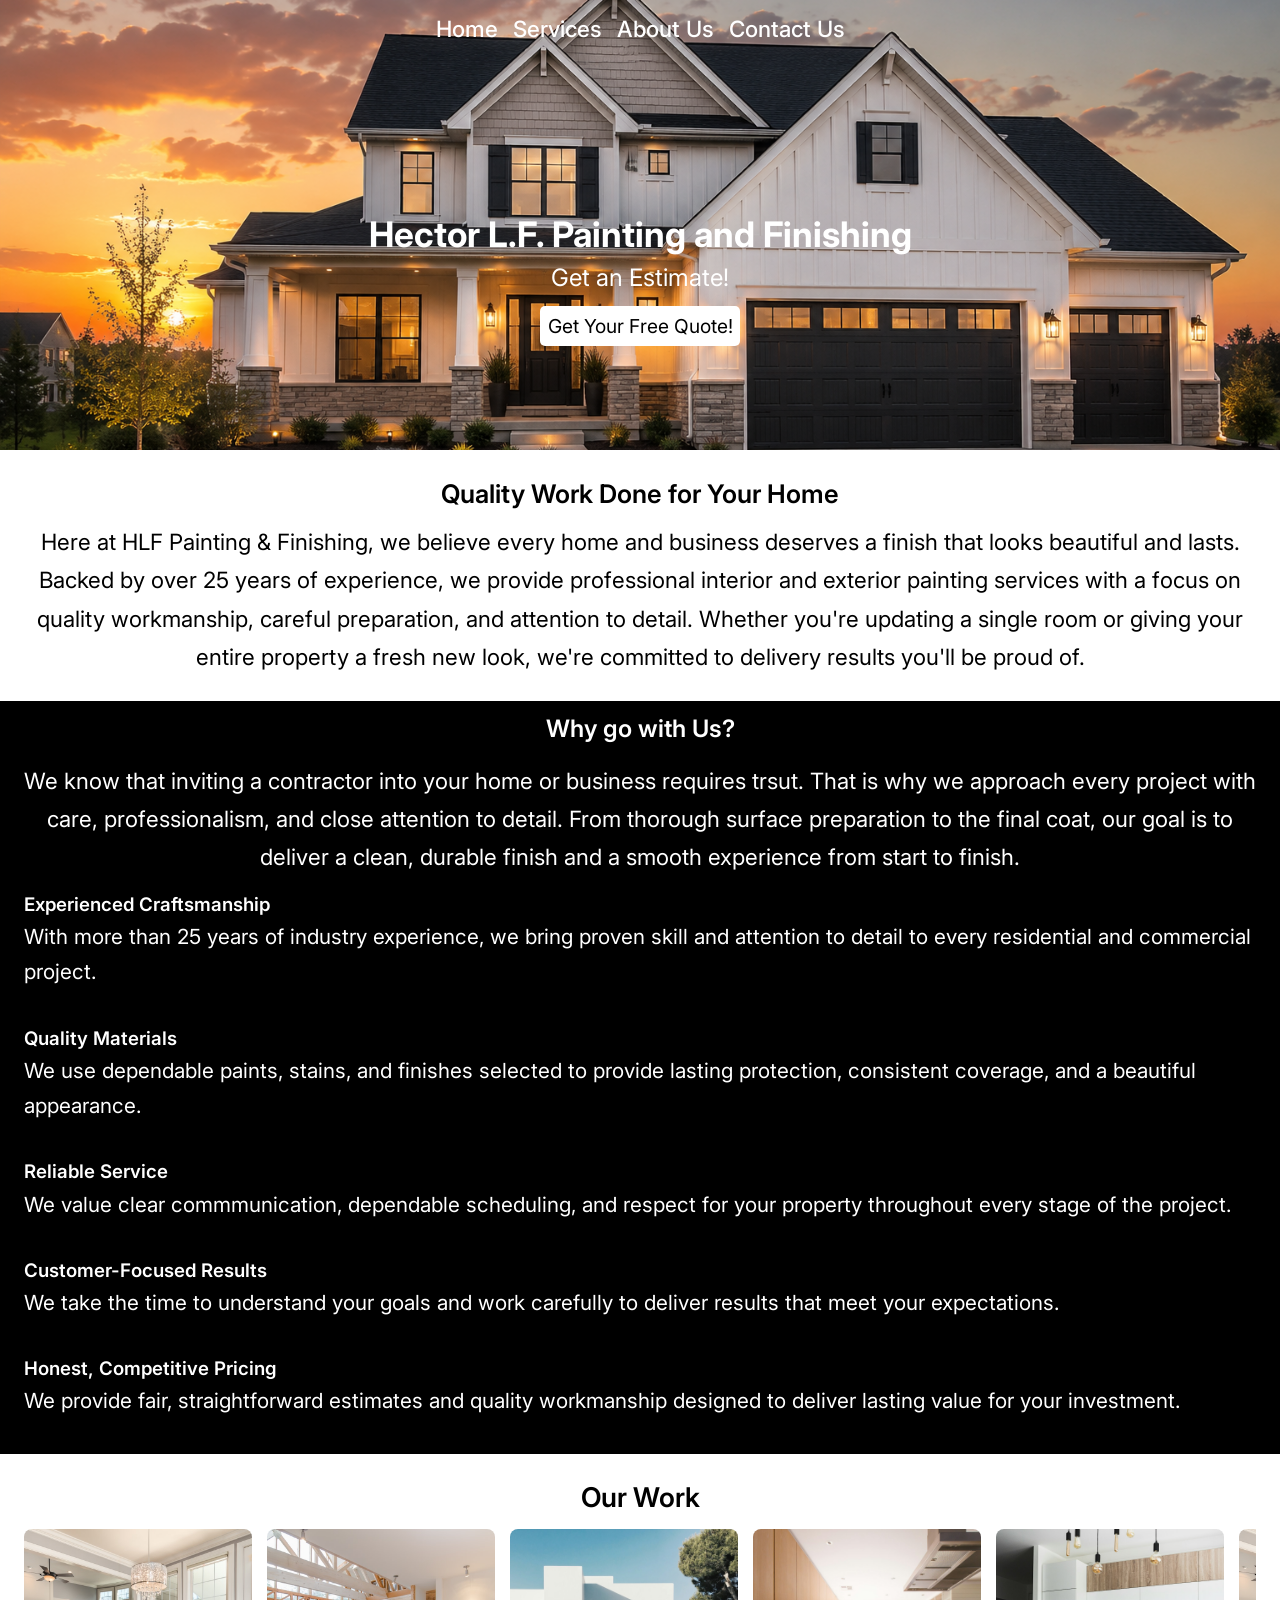
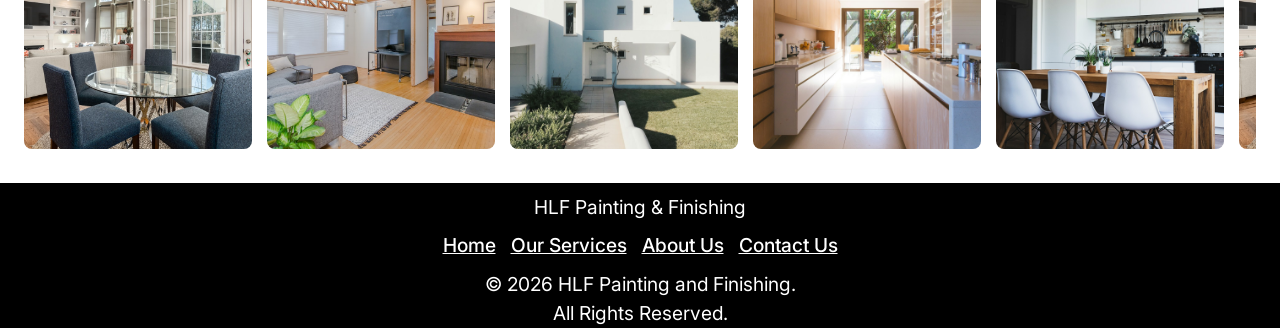
==== commit 06d803b8: "Finishes Polishing. Only requires EmailJS." ====
--- a/index.html
+++ b/index.html
@@ -6,6 +6,9 @@
     <meta name="author" content="Steven Peralta">
     <meta name="description" content="Welcome to West Coast Painting! We strive to do our best with your painting needs">
     <link rel="stylesheet" href="main.css">
+    <link rel="preconnect" href="https://fonts.googleapis.com">
+    <link rel="preconnect" href="https://fonts.gstatic.com" crossorigin>
+    <link href="https://fonts.googleapis.com/css2?family=Inter:wght@400;500;600;700&display=swap" rel="stylesheet">
     <title>West Coast Painting</title>
 </head>
 <body>
@@ -20,7 +23,7 @@
         </header>
 
         <div class="hero-content">
-        <h1>HLF Painting and Finishing</h1>
+        <h1>Hector L.F. Painting and Finishing</h1>
         <p>Get an Estimate!</p>
         <div class="hero-btn">Get Your Free Quote!</div>
     </div>
--- a/main.css
+++ b/main.css
@@ -57,6 +57,23 @@
     display: grid;
     grid-template-columns: minmax(0, 1fr);
     grid-template-rows: auto auto auto;
+    font-family: "Inter", sans-serif;
+}
+
+h1 {
+  font-weight: 700;
+}
+
+h2, h3 {
+  font-weight: 600;
+}
+
+p {
+  font-weight: 400;
+}
+
+button, a {
+  font-weight: 500;
 }
 
 /* HEADER/HERO */
@@ -67,7 +84,7 @@
   display: grid;
   grid-template-columns: 1fr;
   grid-template-rows: .3fr 1fr;
-  background: url('/img/suburbanHome.jpg');
+  background: url('img/homePageHero.png');
   background-repeat: no-repeat;
   background-size: cover;
   background-position: center;
@@ -83,13 +100,18 @@
 }
 
 .hero-section ul {
-  list-style-type: none;
+  list-style-type: none; 
   display: flex;
   gap: 15px;
   color: white;
   margin-top: 12px;
   padding: 0;
   justify-content: center;
+}
+
+header a {
+  color: #fff;
+  text-decoration: none;
 }
 
 .hero-content {
@@ -114,10 +136,11 @@
 .hero-content .hero-btn {
   text-align: center;
   font-size: 12px;
-  width: 120px;
+  width: 150px;
   height: 30px;
   background-color: #ffffff;
   align-content: center;
+  border-radius: 5px;
 }
 
 /* MAIN */
@@ -144,6 +167,7 @@
   justify-self: center;
   margin-bottom: 10px;
   padding-top: 25px;
+  text-align: center;
 }
 
 .about-short p {
@@ -222,6 +246,8 @@
 }
 
 .scroll-container img {
+  min-width: 228px;
+  min-height: 220px;
   width: 228px;
   height: 220px;
   flex: 0 0 auto;
@@ -280,7 +306,7 @@
 
   .hero-content .hero-btn {
     font-size: 1.1rem;
-    width: 170px;
+    width: 190px;
     height: 40px;
     margin-top: 10px;
     border-radius: 5px;
@@ -357,4 +383,125 @@
   .our-work h3 {
     font-size: 1.7rem;
   }
+}
+
+@media (min-width: 1440px) {
+  header a {
+    font-size: 1.6rem;
+  }
+
+  .hero-content h1 {
+    font-size: 2.4rem;
+  }
+
+  .hero-content p {
+    font-size: 1.6rem;
+  }
+
+  .hero-content .hero-btn {
+    font-size: 1.4rem;
+    width: 250px;
+  }
+
+  .about-short h2 {
+    font-size: 1.8rem;
+  }
+
+  .about-short p {
+    font-size: 1.5rem;
+  }
+
+  .why-us h2 {
+    font-size: 1.8rem;
+  }
+
+  .why-us .why-us-short {
+    font-size: 1.5rem;
+  }
+
+  .why-us li h3 {
+    font-size: 1.5rem;
+  }
+
+  .why-us li p {
+    font-size: 1.4rem;
+  }
+
+  .our-work h3 {
+    font-size: 1.8rem;
+  }
+
+  footer p {
+    font-size: 1.4rem;
+  }
+
+  footer li a {
+    font-size: 1.4rem;
+  }
+}
+
+@media (min-width: 1600px) {
+  .scroll-container img {
+    width: 420px;
+  }
+}
+
+@media (min-width: 1920px) {
+  header a {
+    font-size: 2rem; 
+  }
+
+  .hero-section h1 {
+    font-size: 3rem;
+  }
+
+  .hero-section p {
+    font-size: 2rem;
+  }
+
+  .hero-section .hero-btn {
+    font-size: 1.7rem;
+    width: 290px;
+    height: 65px;
+  }
+
+  .about-short h2 {
+    font-size: 2.2rem;
+  }
+
+  .about-short p {
+    font-size: 1.8rem;
+  }
+
+  .why-us h2 {
+    font-size: 2.2rem;
+  }
+
+  .why-us .why-us-short {
+    font-size: 1.8rem;
+  }
+
+  .why-us li h3 {
+    font-size: 2rem;
+  }
+
+  .why-us li p {
+    font-size: 1.8rem;
+  }
+
+  .our-work h3 {
+    font-size: 2.2rem;
+  }
+
+  .scroll-container img {
+    width: 420px;
+  }
+
+  footer p {
+    font-size: 1.6rem;
+  }
+
+  footer li a {
+    font-size: 1.6rem;
+  }
 }
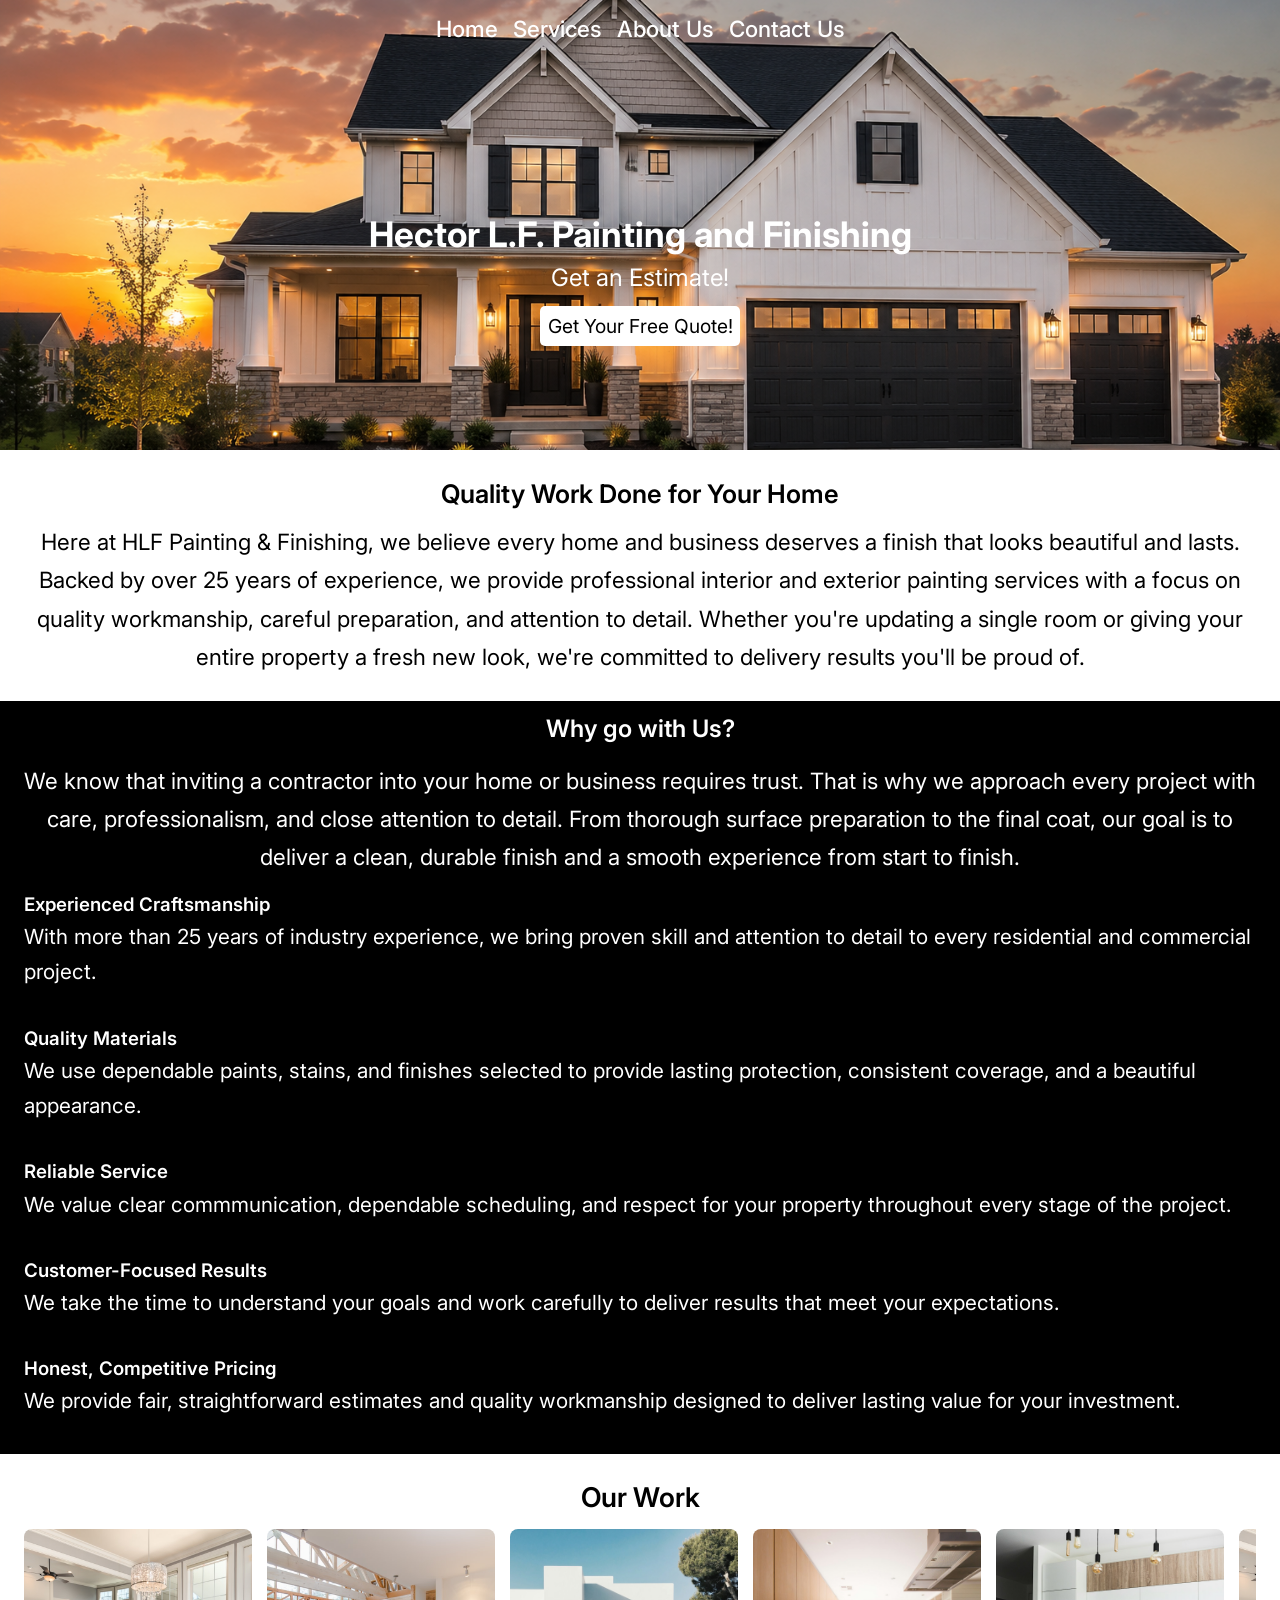
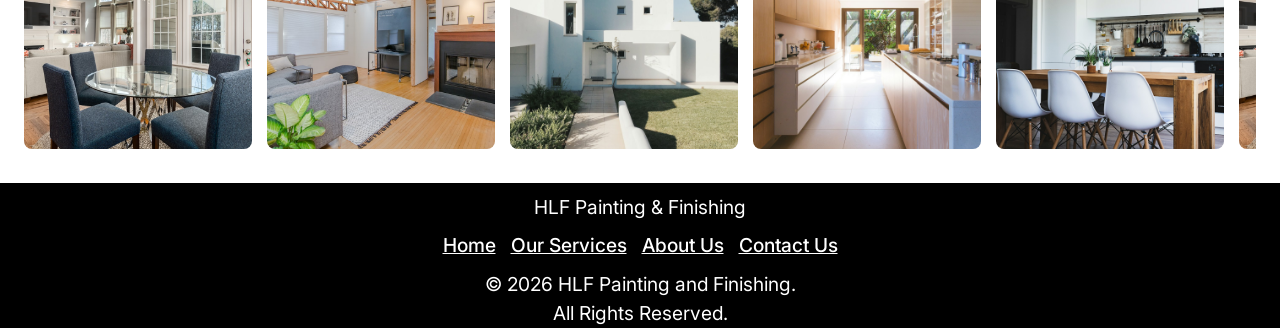
==== commit b70068c3: "Updated content in About Us Page." ====
--- a/index.html
+++ b/index.html
@@ -37,7 +37,7 @@
 
         <div class="why-us">
             <h2>Why go with Us?</h2>
-            <p class="why-us-short">We know that inviting a contractor into your home or business requires trsut. That is why we approach every project with care, professionalism, and close attention to detail. From thorough surface preparation to the final coat, our goal is to deliver a clean, durable finish and a smooth experience from start to finish.</p>
+            <p class="why-us-short">We know that inviting a contractor into your home or business requires trust. That is why we approach every project with care, professionalism, and close attention to detail. From thorough surface preparation to the final coat, our goal is to deliver a clean, durable finish and a smooth experience from start to finish.</p>
 
             <ul>
                 <li>
